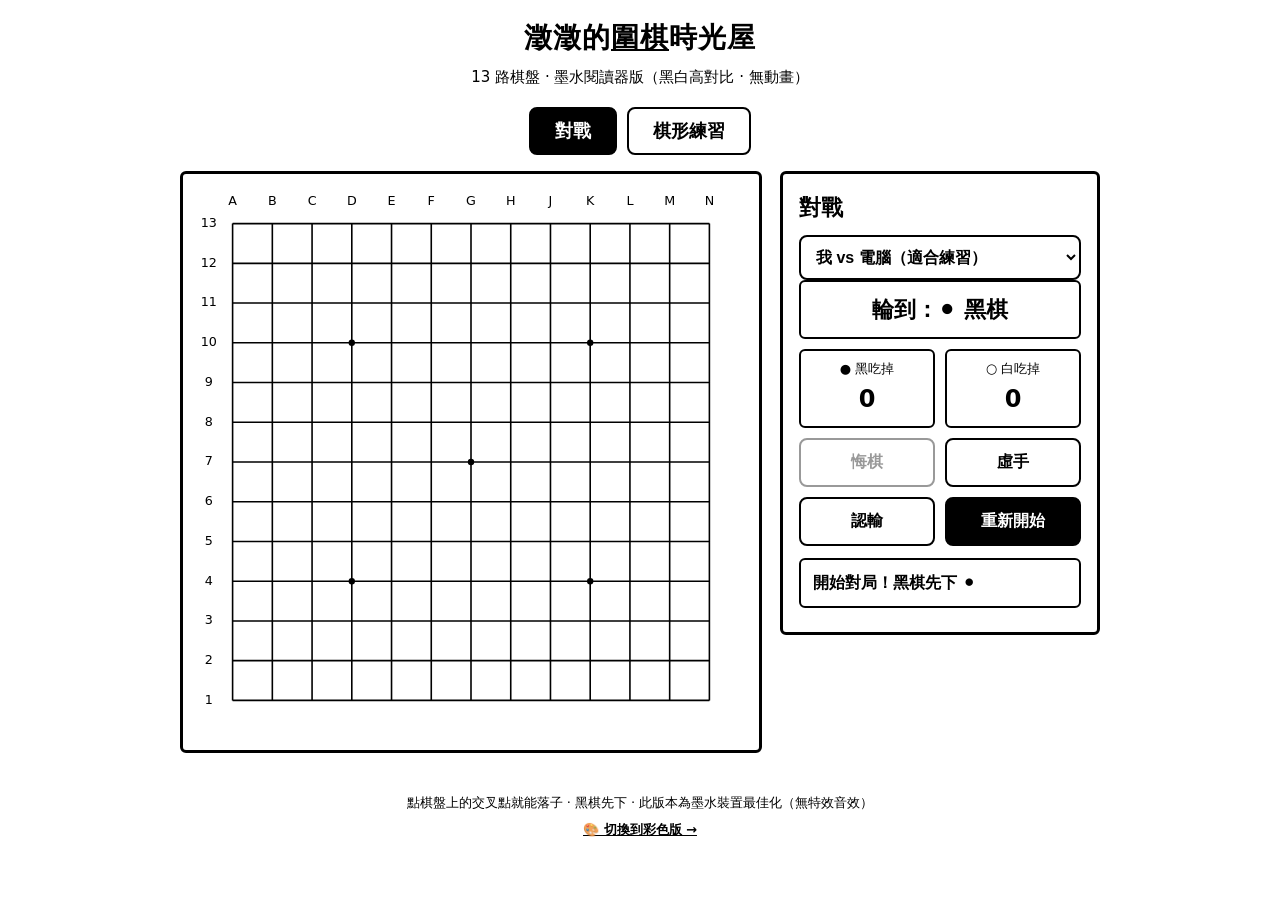
==== index-eink.html @ 2b97506b "彩色版與墨水版互加切換連結 - index.html 底部加「切換到墨水閱讀器版」 - index-eink.html 底部加「切換到彩色版」 - build.py 打包單檔時自動移除切換連結（單檔為" ====
<!DOCTYPE html>
<html lang="zh-Hant">
<head>
  <meta charset="UTF-8">
  <meta name="viewport" content="width=device-width, initial-scale=1.0">
  <title>澂澂的圍棋時光屋 · 墨水版</title>
  <link rel="icon" type="image/png" href="icon-180.png">
  <link rel="apple-touch-icon" href="icon-180.png">
  <link rel="stylesheet" href="css/style-eink.css">
</head>
<body>
  <header>
    <h1>澂澂的<span class="go">圍棋</span>時光屋</h1>
    <p>13 路棋盤 · 墨水閱讀器版（黑白高對比 · 無動畫）</p>
  </header>

  <div class="tabs">
    <button class="tab active" data-page="vs">對戰</button>
    <button class="tab" data-page="practice">棋形練習</button>
  </div>

  <!-- ===== 對戰頁 ===== -->
  <section id="page-vs" class="page active">
    <div class="layout">
      <div class="board-wrap">
        <canvas id="vs-canvas" width="560" height="560"></canvas>
      </div>
      <div class="panel">
        <h2>對戰</h2>
        <select id="vs-mode">
          <option value="ai">我 vs 電腦（適合練習）</option>
          <option value="human">兩個人一起下</option>
        </select>

        <div class="turn-badge">輪到：<span id="vs-turn">● 黑棋</span></div>

        <div class="row">
          <div class="stat">
            <div class="label">● 黑吃掉</div>
            <div class="value" id="vs-cap-black">0</div>
          </div>
          <div class="stat">
            <div class="label">○ 白吃掉</div>
            <div class="value" id="vs-cap-white">0</div>
          </div>
        </div>

        <div class="row">
          <button class="btn gray" id="vs-undo">悔棋</button>
          <button class="btn" id="vs-pass">虛手</button>
        </div>
        <div class="row">
          <button class="btn red" id="vs-resign">認輸</button>
          <button class="btn green" id="vs-restart">重新開始</button>
        </div>

        <div class="status" id="vs-status"></div>
        <div class="score" id="vs-score"></div>
      </div>
    </div>
  </section>

  <!-- ===== 練習頁 ===== -->
  <section id="page-practice" class="page">
    <div class="layout">
      <div class="board-wrap">
        <canvas id="pr-canvas" width="560" height="560"></canvas>
      </div>
      <div class="panel">
        <div class="progress" id="pr-progress">進度 1 / 13</div>
        <div class="stars" id="pr-stars"></div>
        <h3 class="prob-title" id="pr-title">題目</h3>
        <p class="prob-desc" id="pr-desc">說明</p>
        <div class="hint" id="pr-hint"></div>
        <div class="status" id="pr-status"></div>
        <div class="row">
          <button class="btn gray" id="pr-prev">上一題</button>
          <button class="btn" id="pr-retry">重做</button>
          <button class="btn green" id="pr-next">下一題</button>
        </div>
        <button class="btn gray reset" id="pr-reset">清除星星 重新挑戰</button>
      </div>
    </div>
  </section>

  <footer>點棋盤上的交叉點就能落子 · 黑棋先下 · 此版本為墨水裝置最佳化（無特效音效）
    <br><a class="switch-link" id="switch-link" href="index.html">🎨 切換到彩色版 →</a>
  </footer>

  <script src="js/engine.js"></script>
  <script src="js/render.js"></script>
  <script src="js/ai.js"></script>
  <script src="js/vs.js"></script>
  <script src="js/practice.js"></script>
  <script>
    // 分頁切換
    var tabs = document.querySelectorAll('.tab');
    tabs.forEach(function (t) {
      t.addEventListener('click', function () {
        tabs.forEach(function (x) { x.classList.remove('active'); });
        t.classList.add('active');
        document.querySelectorAll('.page').forEach(function (p) { p.classList.remove('active'); });
        document.getElementById('page-' + t.dataset.page).classList.add('active');
      });
    });

    // 啟動對戰（墨水模式）
    var vs = new VsController({
      eink: true,
      canvas: document.getElementById('vs-canvas'),
      turnEl: document.getElementById('vs-turn'),
      capBlackEl: document.getElementById('vs-cap-black'),
      capWhiteEl: document.getElementById('vs-cap-white'),
      statusEl: document.getElementById('vs-status'),
      scoreEl: document.getElementById('vs-score'),
      modeSel: document.getElementById('vs-mode'),
      undoBtn: document.getElementById('vs-undo'),
      passBtn: document.getElementById('vs-pass'),
      resignBtn: document.getElementById('vs-resign'),
      restartBtn: document.getElementById('vs-restart')
    });

    // 啟動練習（墨水模式）
    var practice = new PracticeController({
      eink: true,
      canvas: document.getElementById('pr-canvas'),
      titleEl: document.getElementById('pr-title'),
      descEl: document.getElementById('pr-desc'),
      hintEl: document.getElementById('pr-hint'),
      statusEl: document.getElementById('pr-status'),
      progressEl: document.getElementById('pr-progress'),
      starsEl: document.getElementById('pr-stars'),
      prevBtn: document.getElementById('pr-prev'),
      nextBtn: document.getElementById('pr-next'),
      retryBtn: document.getElementById('pr-retry'),
      resetBtn: document.getElementById('pr-reset')
    });
  </script>
</body>
</html>
---- css/style-eink.css ----
/* 墨水閱讀器專用樣式：純黑白高對比、無漸層、無動畫、大字大按鈕
   適用 Kindle / Boox / reMarkable 等 e-ink 裝置 */

* { box-sizing: border-box; }

body {
  margin: 0;
  font-family: "PingFang TC", "Microsoft JhengHei", system-ui, sans-serif;
  background: #ffffff;
  color: #000000;
  min-height: 100vh;
  font-size: 17px;
  line-height: 1.6;
}

header { text-align: center; padding: 16px 12px 4px; }
header h1 { margin: 0; font-size: 28px; font-weight: 800; letter-spacing: 1px; }
header h1 .go { color: #000; text-decoration: underline; }
header p { margin: 4px 0 0; font-size: 15px; }

/* 模式分頁 */
.tabs {
  display: flex;
  gap: 10px;
  justify-content: center;
  margin: 14px 0 8px;
  flex-wrap: wrap;
}
.tab {
  border: 2.5px solid #000;
  background: #fff;
  color: #000;
  font-size: 18px;
  font-weight: 700;
  padding: 10px 24px;
  border-radius: 8px;
  cursor: pointer;
}
.tab.active { background: #000; color: #fff; }

.page { display: none; padding: 8px 14px 30px; }
.page.active { display: block; }

.layout {
  display: flex;
  gap: 18px;
  justify-content: center;
  align-items: flex-start;
  flex-wrap: wrap;
  max-width: 1000px;
  margin: 0 auto;
}

.board-wrap {
  background: #fff;
  padding: 8px;
  border: 3px solid #000;
  border-radius: 6px;
}
canvas {
  display: block;
  cursor: pointer;
  touch-action: manipulation;
  background: #fff;
}

/* 側欄面板 */
.panel {
  background: #fff;
  border: 3px solid #000;
  border-radius: 6px;
  padding: 16px;
  width: 320px;
}
.panel h2 { margin: 0 0 10px; font-size: 22px; }

.row { display: flex; gap: 10px; margin: 10px 0; flex-wrap: wrap; }

.stat {
  flex: 1;
  background: #fff;
  border: 2px solid #000;
  border-radius: 6px;
  padding: 8px;
  text-align: center;
  min-width: 80px;
}
.stat .label { font-size: 13px; }
.stat .value { font-size: 24px; font-weight: 800; }

.turn-badge {
  text-align: center;
  font-size: 22px;
  font-weight: 800;
  background: #fff;
  border: 2px solid #000;
  border-radius: 6px;
  padding: 10px;
  margin-bottom: 8px;
}

button.btn {
  border: 2.5px solid #000;
  border-radius: 8px;
  padding: 12px 14px;
  font-size: 16px;
  font-weight: 700;
  cursor: pointer;
  color: #000;
  background: #fff;
  flex: 1;
  min-width: 80px;
}
/* 主要動作用實心黑，最醒目 */
button.btn.green { background: #000; color: #fff; }
button.btn:disabled { color: #999; border-color: #999; cursor: not-allowed; }
button.btn.reset { width: 100%; margin-top: 10px; font-size: 14px; }

select {
  width: 100%;
  padding: 11px;
  border-radius: 8px;
  border: 2.5px solid #000;
  font-size: 16px;
  font-weight: 600;
  background: #fff;
  color: #000;
}

.status {
  min-height: 24px;
  margin-top: 12px;
  padding: 10px 12px;
  border: 2px solid #000;
  border-radius: 6px;
  font-size: 16px;
  font-weight: 600;
  background: #fff;
}
/* 用邊框粗細＋底紋區分，不靠顏色 */
.status.ok { background: #fff; border-width: 3px; }
.status.warn { background: #eee; }

.score { margin-top: 8px; font-size: 14px; text-align: center; }

/* 練習頁 */
.prob-title { margin: 0 0 8px; font-size: 21px; font-weight: 800; }
.prob-desc { font-size: 16px; line-height: 1.7; }
.hint {
  margin-top: 10px;
  padding: 10px 12px;
  border: 2px dashed #000;
  border-radius: 6px;
  background: #fff;
  font-size: 15px;
  display: none;
}
.hint.show { display: block; }
.progress { text-align: center; font-weight: 700; margin: 6px 0; font-size: 16px; }

/* 星星關卡列 */
.stars {
  display: flex;
  flex-wrap: wrap;
  gap: 6px;
  justify-content: center;
  margin: 8px 0 12px;
}
.star {
  width: 34px;
  height: 34px;
  border: 2px solid #000;
  border-radius: 50%;
  font-size: 16px;
  font-weight: 800;
  cursor: pointer;
  background: #fff;
  color: #000;
  display: flex;
  align-items: center;
  justify-content: center;
  padding: 0;
}
.star.done { background: #000; color: #fff; }        /* 過關：實心黑底白星 */
.star.current { border-width: 4px; }                  /* 目前關：粗框 */

footer { text-align: center; font-size: 13px; padding: 10px; }
.switch-link {
  display: inline-block;
  margin-top: 6px;
  color: #000;
  font-weight: 800;
  text-decoration: underline;
}

/* 明確關閉任何可能殘留的動畫（墨水裝置不適合） */
canvas.celebrate { animation: none !important; }
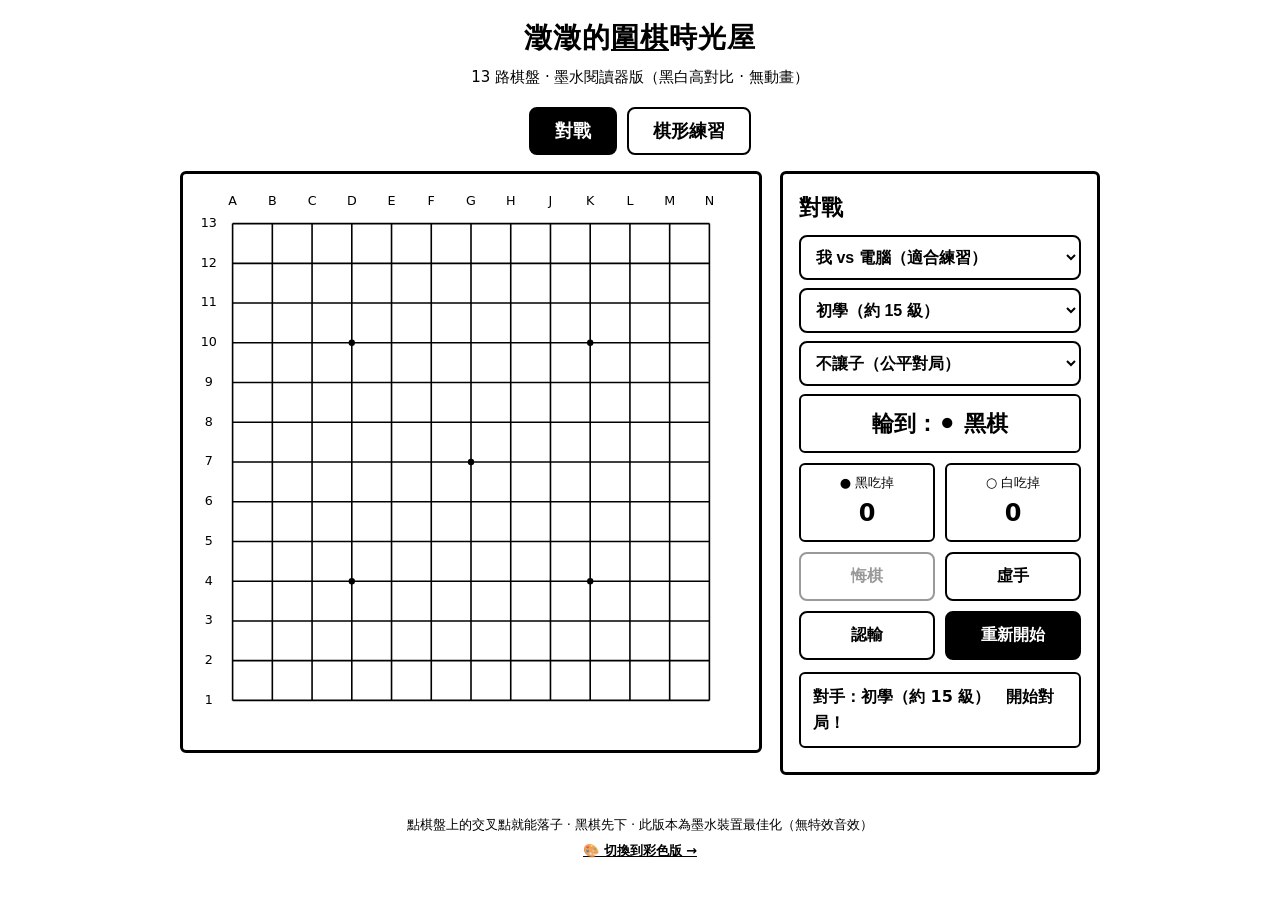
==== commit 9ec71e85: "新增對手等級（級/段）與讓子功能 - ai.js：GoAI 加 strength 0~5，調整隨機度/吃子/打吃/救棋權重   （Node 實測強度5 對強度0 提子 6.6:0.0，強弱分明） - " ====
--- a/index-eink.html
+++ b/index-eink.html
@@ -30,6 +30,21 @@
         <select id="vs-mode">
           <option value="ai">我 vs 電腦（適合練習）</option>
           <option value="human">兩個人一起下</option>
+        </select>
+        <select id="vs-level" title="對手等級">
+          <option value="0">入門（約 20 級）</option>
+          <option value="1" selected>初學（約 15 級）</option>
+          <option value="2">初級（約 10 級）</option>
+          <option value="3">中級（約 5 級）</option>
+          <option value="4">高級（約 1 級）</option>
+          <option value="5">高手（約 1 段）</option>
+        </select>
+        <select id="vs-handicap" title="讓子">
+          <option value="0" selected>不讓子（公平對局）</option>
+          <option value="2">讓 2 子（我比較容易）</option>
+          <option value="4">讓 4 子</option>
+          <option value="6">讓 6 子</option>
+          <option value="9">讓 9 子（最簡單）</option>
         </select>
 
         <div class="turn-badge">輪到：<span id="vs-turn">● 黑棋</span></div>
@@ -114,6 +129,8 @@
       statusEl: document.getElementById('vs-status'),
       scoreEl: document.getElementById('vs-score'),
       modeSel: document.getElementById('vs-mode'),
+      levelSel: document.getElementById('vs-level'),
+      handicapSel: document.getElementById('vs-handicap'),
       undoBtn: document.getElementById('vs-undo'),
       passBtn: document.getElementById('vs-pass'),
       resignBtn: document.getElementById('vs-resign'),
--- a/css/style-eink.css
+++ b/css/style-eink.css
@@ -119,6 +119,7 @@
 select {
   width: 100%;
   padding: 11px;
+  margin-bottom: 8px;
   border-radius: 8px;
   border: 2.5px solid #000;
   font-size: 16px;
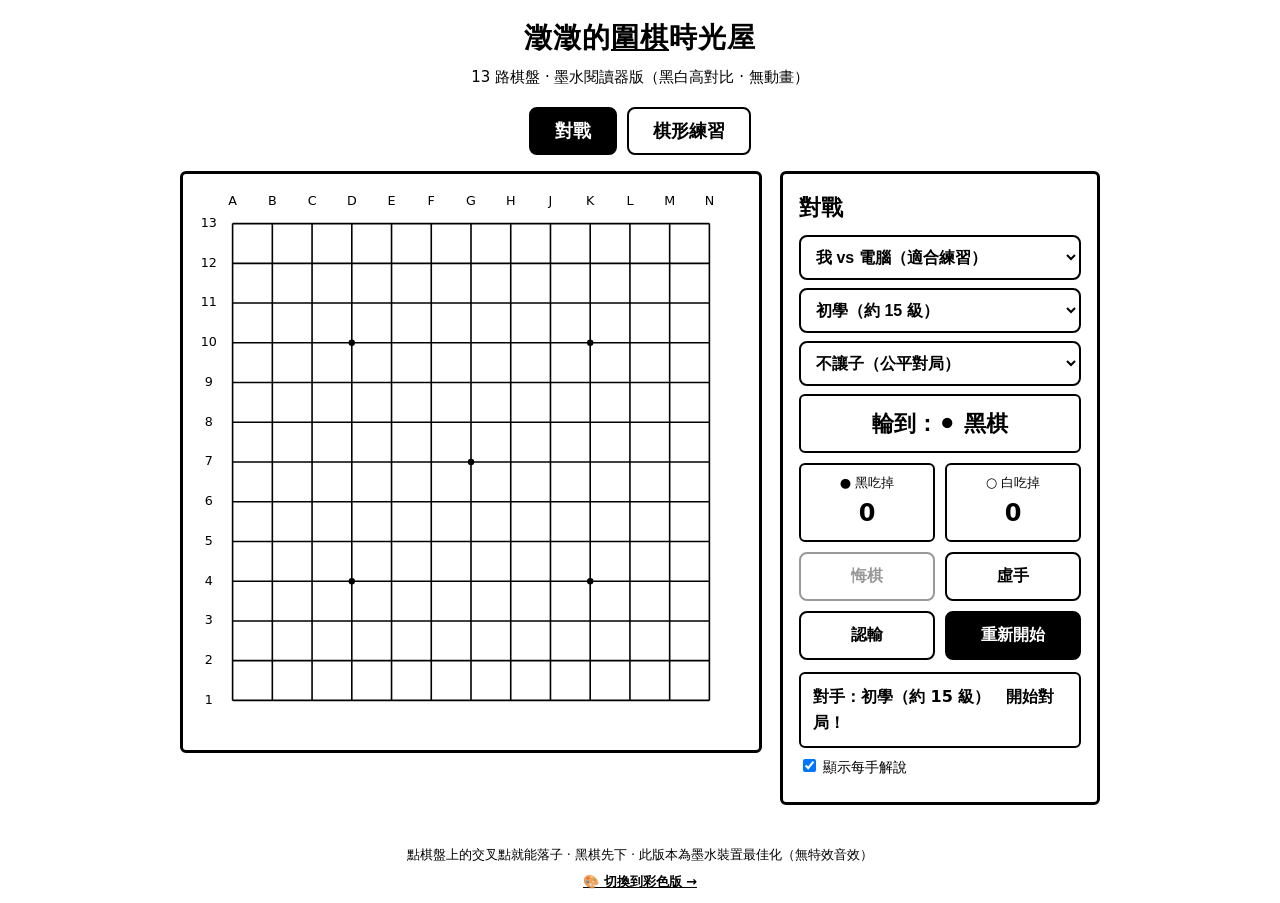
==== commit 2eb4022f: "新增規則式解說教學（不需 LLM） - teach.js：分析盤面產生白話解說（打吃/提子/連接/延伸/自身危險/佔地） - vs.js：每手（含電腦）即時解說，附開關；Node 實測各情境判斷正確 " ====
--- a/index-eink.html
+++ b/index-eink.html
@@ -70,6 +70,8 @@
         </div>
 
         <div class="status" id="vs-status"></div>
+        <div class="teach" id="vs-teach"></div>
+        <label class="teach-toggle"><input type="checkbox" id="vs-teach-toggle" checked> 顯示每手解說</label>
         <div class="score" id="vs-score"></div>
       </div>
     </div>
@@ -88,6 +90,7 @@
         <p class="prob-desc" id="pr-desc">說明</p>
         <div class="hint" id="pr-hint"></div>
         <div class="status" id="pr-status"></div>
+        <div class="teach" id="pr-teach"></div>
         <div class="row">
           <button class="btn gray" id="pr-prev">上一題</button>
           <button class="btn" id="pr-retry">重做</button>
@@ -105,6 +108,7 @@
   <script src="js/engine.js"></script>
   <script src="js/render.js"></script>
   <script src="js/ai.js"></script>
+  <script src="js/teach.js"></script>
   <script src="js/vs.js"></script>
   <script src="js/practice.js"></script>
   <script>
@@ -127,6 +131,8 @@
       capBlackEl: document.getElementById('vs-cap-black'),
       capWhiteEl: document.getElementById('vs-cap-white'),
       statusEl: document.getElementById('vs-status'),
+      teachEl: document.getElementById('vs-teach'),
+      teachToggle: document.getElementById('vs-teach-toggle'),
       scoreEl: document.getElementById('vs-score'),
       modeSel: document.getElementById('vs-mode'),
       levelSel: document.getElementById('vs-level'),
@@ -145,6 +151,7 @@
       descEl: document.getElementById('pr-desc'),
       hintEl: document.getElementById('pr-hint'),
       statusEl: document.getElementById('pr-status'),
+      teachEl: document.getElementById('pr-teach'),
       progressEl: document.getElementById('pr-progress'),
       starsEl: document.getElementById('pr-stars'),
       prevBtn: document.getElementById('pr-prev'),
--- a/css/style-eink.css
+++ b/css/style-eink.css
@@ -144,6 +144,26 @@
 
 .score { margin-top: 8px; font-size: 14px; text-align: center; }
 
+/* 解說框 */
+.teach {
+  margin-top: 10px;
+  padding: 10px 12px;
+  border: 2px solid #000;
+  border-radius: 6px;
+  background: #f2f2f2;
+  color: #000;
+  font-size: 15px;
+  line-height: 1.6;
+}
+.teach:empty { display: none; }
+.teach-toggle {
+  display: block;
+  margin-top: 8px;
+  font-size: 14px;
+  cursor: pointer;
+  user-select: none;
+}
+
 /* 練習頁 */
 .prob-title { margin: 0 0 8px; font-size: 21px; font-weight: 800; }
 .prob-desc { font-size: 16px; line-height: 1.7; }
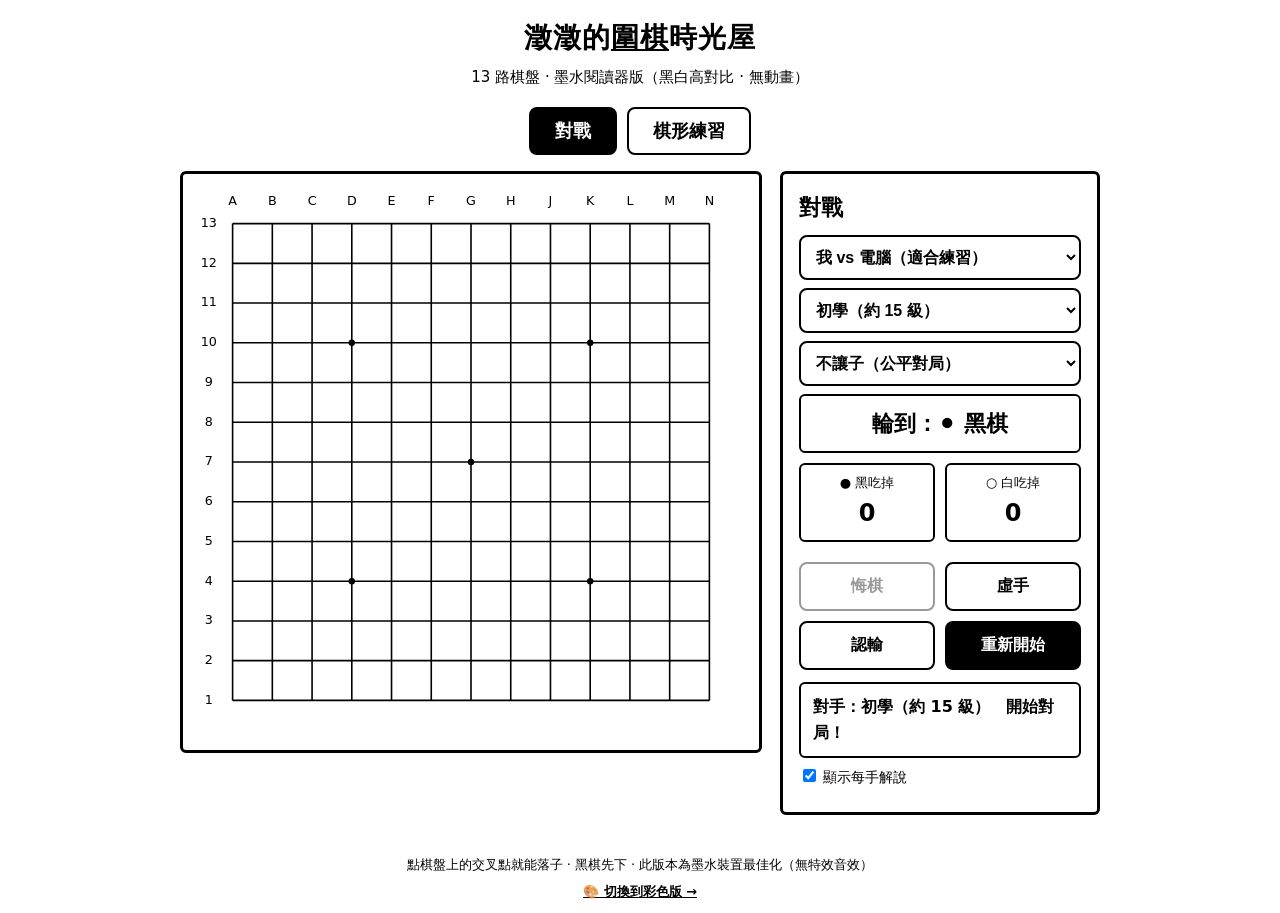
==== commit 183d197e: "新增「提示一手」按鈕（純規則，不需 LLM） - vs.js：用強度5 AI 幫當前方找好點，方框標示 + Teach 解說為什麼   以 play→undo 預覽取得解說，不改動盤面（Node 實測" ====
--- a/index-eink.html
+++ b/index-eink.html
@@ -60,6 +60,9 @@
           </div>
         </div>
 
+        <div class="row">
+          <button class="btn hint" id="vs-hint">提示一手</button>
+        </div>
         <div class="row">
           <button class="btn gray" id="vs-undo">悔棋</button>
           <button class="btn" id="vs-pass">虛手</button>
@@ -137,6 +140,7 @@
       modeSel: document.getElementById('vs-mode'),
       levelSel: document.getElementById('vs-level'),
       handicapSel: document.getElementById('vs-handicap'),
+      hintBtn: document.getElementById('vs-hint'),
       undoBtn: document.getElementById('vs-undo'),
       passBtn: document.getElementById('vs-pass'),
       resignBtn: document.getElementById('vs-resign'),
--- a/css/style-eink.css
+++ b/css/style-eink.css
@@ -113,6 +113,7 @@
 }
 /* 主要動作用實心黑，最醒目 */
 button.btn.green { background: #000; color: #fff; }
+button.btn.hint { background: #e6e6e6; border-style: dashed; }
 button.btn:disabled { color: #999; border-color: #999; cursor: not-allowed; }
 button.btn.reset { width: 100%; margin-top: 10px; font-size: 14px; }
 
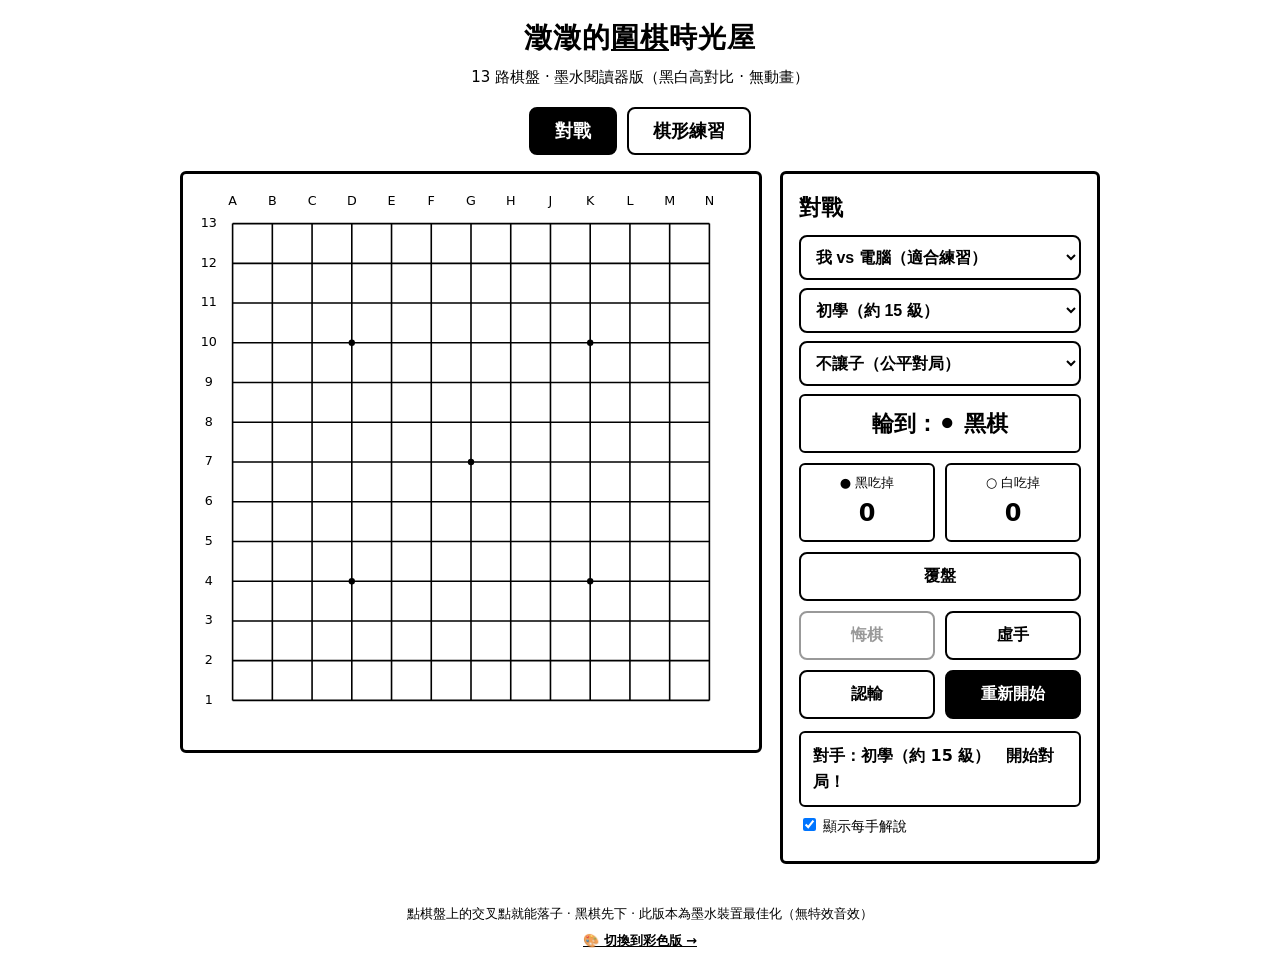
==== commit a4f741f3: "新增對局紀錄與覆盤功能 - engine.js：record 逐手快照（含起手/讓子/提子/虛手），undo 同步縮短 - vs.js：覆盤模式，⏮◀▶▶⏭ 導覽，每手顯示座標＋Teach 解說；  " ====
--- a/index-eink.html
+++ b/index-eink.html
@@ -62,6 +62,7 @@
 
         <div class="row">
           <button class="btn hint" id="vs-hint">提示一手</button>
+          <button class="btn" id="vs-replay">覆盤</button>
         </div>
         <div class="row">
           <button class="btn gray" id="vs-undo">悔棋</button>
@@ -76,6 +77,17 @@
         <div class="teach" id="vs-teach"></div>
         <label class="teach-toggle"><input type="checkbox" id="vs-teach-toggle" checked> 顯示每手解說</label>
         <div class="score" id="vs-score"></div>
+
+        <div class="replay-bar" id="vs-replay-bar" style="display:none">
+          <div class="replay-info" id="vs-replay-info"></div>
+          <div class="row">
+            <button class="btn gray" id="vs-rp-first">⏮ 開頭</button>
+            <button class="btn gray" id="vs-rp-prev">◀ 上一手</button>
+            <button class="btn gray" id="vs-rp-next">下一手 ▶</button>
+            <button class="btn gray" id="vs-rp-last">最後 ⏭</button>
+          </div>
+          <button class="btn red" id="vs-rp-exit">✖ 離開覆盤</button>
+        </div>
       </div>
     </div>
   </section>
@@ -141,6 +153,14 @@
       levelSel: document.getElementById('vs-level'),
       handicapSel: document.getElementById('vs-handicap'),
       hintBtn: document.getElementById('vs-hint'),
+      replayBtn: document.getElementById('vs-replay'),
+      replayBar: document.getElementById('vs-replay-bar'),
+      replayInfo: document.getElementById('vs-replay-info'),
+      rpFirst: document.getElementById('vs-rp-first'),
+      rpPrev: document.getElementById('vs-rp-prev'),
+      rpNext: document.getElementById('vs-rp-next'),
+      rpLast: document.getElementById('vs-rp-last'),
+      rpExit: document.getElementById('vs-rp-exit'),
       undoBtn: document.getElementById('vs-undo'),
       passBtn: document.getElementById('vs-pass'),
       resignBtn: document.getElementById('vs-resign'),
--- a/css/style-eink.css
+++ b/css/style-eink.css
@@ -165,6 +165,23 @@
   user-select: none;
 }
 
+/* 覆盤導覽列 */
+.replay-bar {
+  margin-top: 12px;
+  padding: 12px;
+  border-radius: 6px;
+  border: 3px solid #000;
+  background: #fff;
+}
+.replay-info {
+  font-size: 15px;
+  line-height: 1.6;
+  font-weight: 600;
+  margin-bottom: 8px;
+  min-height: 44px;
+}
+.replay-bar .btn { font-size: 14px; padding: 10px 6px; min-width: 56px; }
+
 /* 練習頁 */
 .prob-title { margin: 0 0 8px; font-size: 21px; font-weight: 800; }
 .prob-desc { font-size: 16px; line-height: 1.7; }
